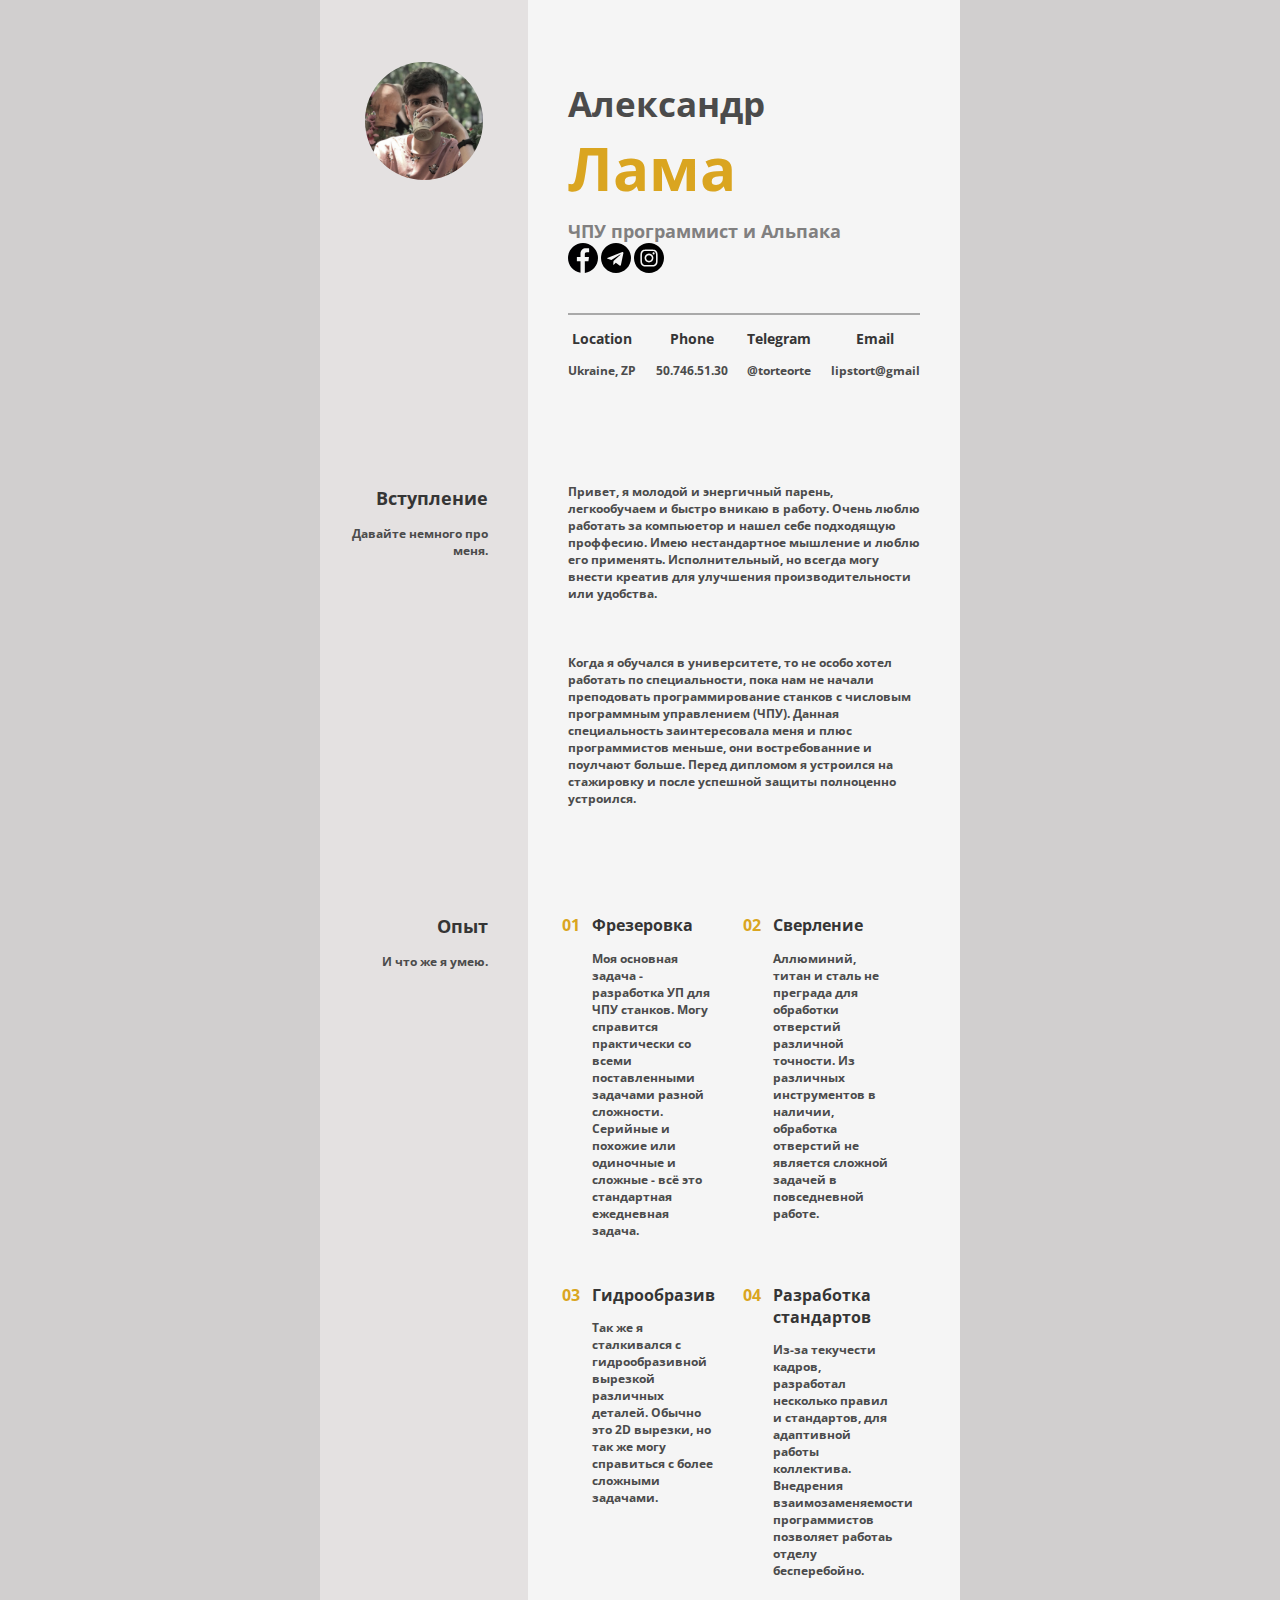
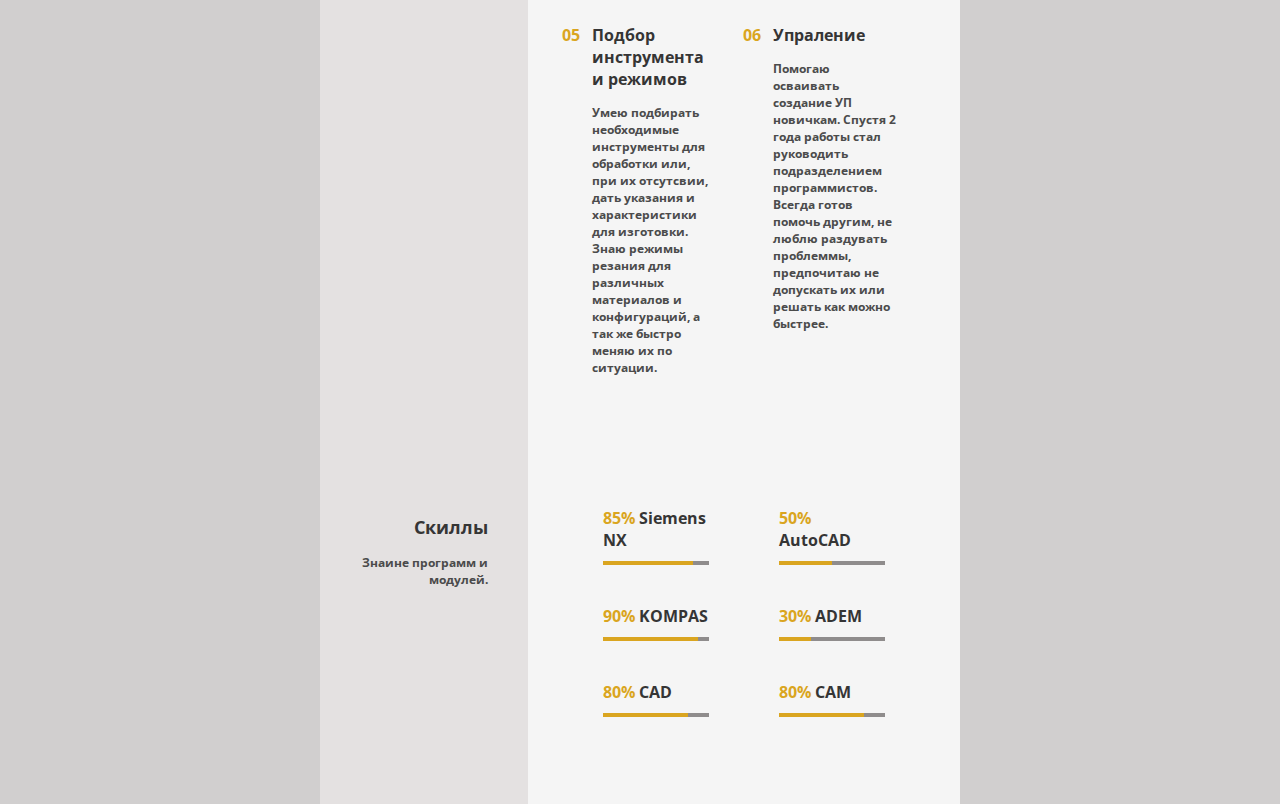
==== index.html @ c4d006b7 "Add files via upload" ====
<!DOCTYPE html>
<html lang="ru">
  <head>
    <meta charset="utf-8">
    <link  rel="stylesheet" href="style.css">
    <link rel="preconnect" href="https://fonts.gstatic.com">
    <link href="https://fonts.googleapis.com/css2?family=Open+Sans:wght@700&display=swap" rel="stylesheet"> 
    <title>Resume</title>
  </head>

  <body>
    <div class="main">

      <div class="origin head-information">
        <div class="left image"> 
          <img src="work_img/255.jpg" alt="">
        </div>

        <div class="right introduce">
          
          
          <div class="me-main">
            <p>Александр</p>
            <p>Лама</p>
            <div class="three"> <p>ЧПУ программист и Альпака</p> 
              <div class="contacts">
                <a href="https://www.facebook.com/lips.tort" class="social social-fb" target="_blank"></a>
                <a href="@torteorte" class="social social-teleg" target="_blank"></a>
                <a href="https://www.instagram.com/alexlipssky" class="social social-inst" target="_blank"></a>  
              </div>
            </div>
          </div>
          
          <div class="footer">

            <div>
              <h3>Location</h3>
              <p>Ukraine, ZP</p>
            </div>

            <div>
              <h3>Phone</h3>
              <p>50.746.51.30</p>
            </div>

            <div>
              <h3>Telegram</h3>
              <p>@torteorte</p>
            </div>

            <div>
              <h3>Email</h3>
              <p>lipstort@gmail</p>
            </div>

          </div>
        </div>
      </div>
  
      <div class="origin  intro">
        <div class="left"> 
          <h2>Вступление</h2>
          <p>Давайте немного про меня.</p>
        </div>

        <div class="right">
          <p>Привет, я молодой и энергичный парень, легкообучаем и быстро вникаю в работу. Очень люблю работать за компьюетор и нашел себе подходящую проффесию. 
            Имею нестандартное мышление и люблю его применять. 
            Исполнительный, но всегда могу внести креатив для улучшения производительности или удобства.
          </p>
          <p>Когда я обучался в университете, то не особо хотел работать по специальности, пока нам не начали преподовать программирование станков с числовым программным управлением (ЧПУ). 
            Данная специальность заинтересовала меня и плюс программистов меньше, они востребованние и поулчают больше. 
            Перед дипломом я устроился на стажировку и после успешной защиты полноценно устроился.</p>
        </div>
      </div>

      <div class="origin  exp">
        <div class="left"> 
          <h2>Опыт</h2>
          <p>И что же я умею.</p>
        </div>

        <div class="right">
          <ul>
            <li> 
              <h2> <span>01</span>  Фрезеровка</h2>
              <p>Моя основная задача - разработка УП для ЧПУ станков. 
                Могу справится практически со всеми поставленными задачами разной сложности. 
                Серийные и похожие или одиночные и сложные - всё это стандартная ежедневная задача.</p>
            </li>

            <li> 
              <h2> <span>02</span> Сверление</h2>
              <p>Аллюминий, титан и сталь не преграда для обработки отверстий различной точности.
                 Из различных инструментов в наличии, обработка отверстий не является сложной задачей в повседневной работе.</p>
            </li>

            <li> 
              <h2> <span>03</span> Гидрообразив</h2>
              <p>Так же я сталкивался с гидрообразивной вырезкой различных деталей. 
                Обычно это 2D вырезки, но так же могу справиться с более сложными задачами.</p>
            </li>

            <li>
              <h2> <span>04</span> Разработка стандартов</h2>
              <p>Из-за текучести кадров, разработал несколько правил и стандартов, для адаптивной работы коллектива. 
                 Внедрения взаимозаменяемости программистов позволяет работаь отделу бесперебойно.</p>
            </li>

            <li>
              <h2> <span>05</span> Подбор инструмента и режимов</h2>
              <p>Умею подбирать необходимые инструменты для обработки или, при их отсутсвии, дать указания и характеристики для изготовки. 
                Знаю режимы резания для различных материалов и конфигураций, а так же быстро меняю их по ситуации. 
              </p>
            </li>

            <li>
              <h2> <span>06</span> Упраление</h2>
              <p>Помогаю осваивать создание УП новичкам. 
                Спустя 2 года работы стал руководить подразделением программистов. 
                Всегда готов помочь другим, не люблю раздувать проблеммы, предпочитаю не допускать их или решать как можно быстрее.</p>
            </li>
          </ul>
        </div>
      </div>

      <div class="origin  skills-all">
        <div class="left">
          <h2>Скиллы</h2>
          <p>Знаине программ и модулей.</p>
        </div>

        <div class="right">
          <!--<ul>
            <li> <span>85%</span> Siemens NX</li>
            <li> <span>50%</span> AutoCAD</li>
            <li> <span>90%</span> KOMPAS </li>
            <li> <span>30%</span> ADEM</li>
            <li> <span>80%</span> CAD</li>
            <li> <span>80%</span> CAM</li>
          </ul>-->
            <dl class="skills">

              <div class="section"> <dt> <span>85%</span> Siemens NX</dt>
                <dd><div class="skills-level" style="width: 85%;"></div></dd> </div>
              <div class="section"> <dt> <span>50%</span> AutoCAD</dt>
                <dd><div class="skills-level" style="width: 50%;"></div></dd> </div>
              <div class="section"> <dt> <span>90%</span> KOMPAS</dt>
                <dd><div class="skills-level" style="width: 90%;"></div></dd> </div>
              <div class="section"> <dt> <span>30%</span> ADEM</dt>
                <dd><div class="skills-level" style="width: 30%;"></div></dd> </div>
              <div class="section"> <dt> <span>80%</span> CAD</dt>
                <dd><div class="skills-level" style="width: 80%;"></div></dd> </div>
              <div class="section">  <dt> <span>80%</span> CAM</dt>
                <dd><div class="skills-level" style="width: 80%;"></div></dd> </div>

            </dl>

        </div>
      </div>

    </div>
  </body>

</html>
---- style.css ----
body { 
margin: 0;
padding: 0;
font-size: 12px;
font-weight: 700;
width: 100%;
font-family: /* "Montserrat", "Helvetica",*/ "Open Sans", "Arial", sans-serif;
color: rgb(53, 53, 53);
background-color: rgb(209, 207, 207);
max-width: 2000px;
min-width: 1200px;
}

a {
color: black;
text-decoration: none;
}

p {
  color: rgb(75, 75, 75);
}

ul {
  list-style-type: none;
}

.main {
display: flex;
width: 50%;
background-color: rgb(209, 207, 207);
margin: 0 auto;
flex-direction: column;
}

.origin {
display: flex;
flex-direction: row;
}

.left {
background-color: rgb(228, 225, 225);
width: 30%;
min-width: 20%;
padding: 20px;
}

.left h2,
.left p {
padding: 20px 20px 0 0;
text-align: end;
}

.left h2 {
padding-bottom: 0;
}

.left p {
padding-top: 0;
}

.right {
background-color: whitesmoke;
width: 70%;
max-width: 70%;
padding: 20px;
}

/* Часть заглавная */

img {
border-radius: 50%;
width: 70%;
display: block;
margin: auto;
margin-top: 25%;
filter: grayscale(0.5);
}

.me-main {
padding: 60px 20px 20px 20px;
}

.me-main p {
margin: 0;
}

.me-main p:first-child {
font-size: 35px;
}

.me-main p:nth-child(2) { 
font-size: 60px;
color: goldenrod;
}

.three {
display: flex;
flex-direction: row;
flex-wrap: wrap;
justify-content: space-between;
margin-top: 10px;
}

.me-main .three p {
font-size: 18px;
color: rgb(129, 128, 128);
}

.social {
height: 30px;
width: 30px;
display: inline-block;
vertical-align: middle;
}

.social-fb {
background-image: url("work_img/1.svg");
}

.social-teleg {
background-image: url("work_img/2.svg");
background-size: cover;
}

.social-inst {
background-image: url("work_img/3.svg");
background-size: cover;
}


.footer {
display: flex;
flex-direction: row;
flex-wrap: wrap;
justify-content: space-between;
border-top: 2px solid darkgray;
margin: 20px;
}

.footer div{
text-align: center;
}


/* Часть про меня */

.intro .right p{
padding: 20px;
}

/* Часть про Опыт работы */

.exp .right ul {
padding: 10px 20px 20px 20px;
display: flex;
justify-content: space-around;
flex-wrap: wrap;
}

.exp .right li {
width: 35%;
}

.exp .right li:nth-child(odd) {
  margin-right: 10px;
}

li h2 {
font-size: 16px;
}

.exp .right li {
padding: 0 20px 20px 20px;
position: relative;
}

.exp span {
position: absolute;
left: -10px;
top: auto;
color: goldenrod;
}

/* Часть про Опыт работы */

.skills-all .right .skills {
padding: 10px 20px 20px 20px;
display: flex;
justify-content: space-around;
flex-wrap: wrap;
}

.skills-all .right .section {
width: 30%;
font-size: 16px;
padding: 0 20px 30px 20px;
margin: 5px;
}

.skills-all span {
color: goldenrod;
}

.skills dd {
margin-left: 0;
margin-top: 10px;
background-color: #8f8c8c;
}

.skills-level {
background-color: goldenrod;
height: 4px;
}

h1, h2, h3, dt{
  color: rgb(53, 53, 53);

}
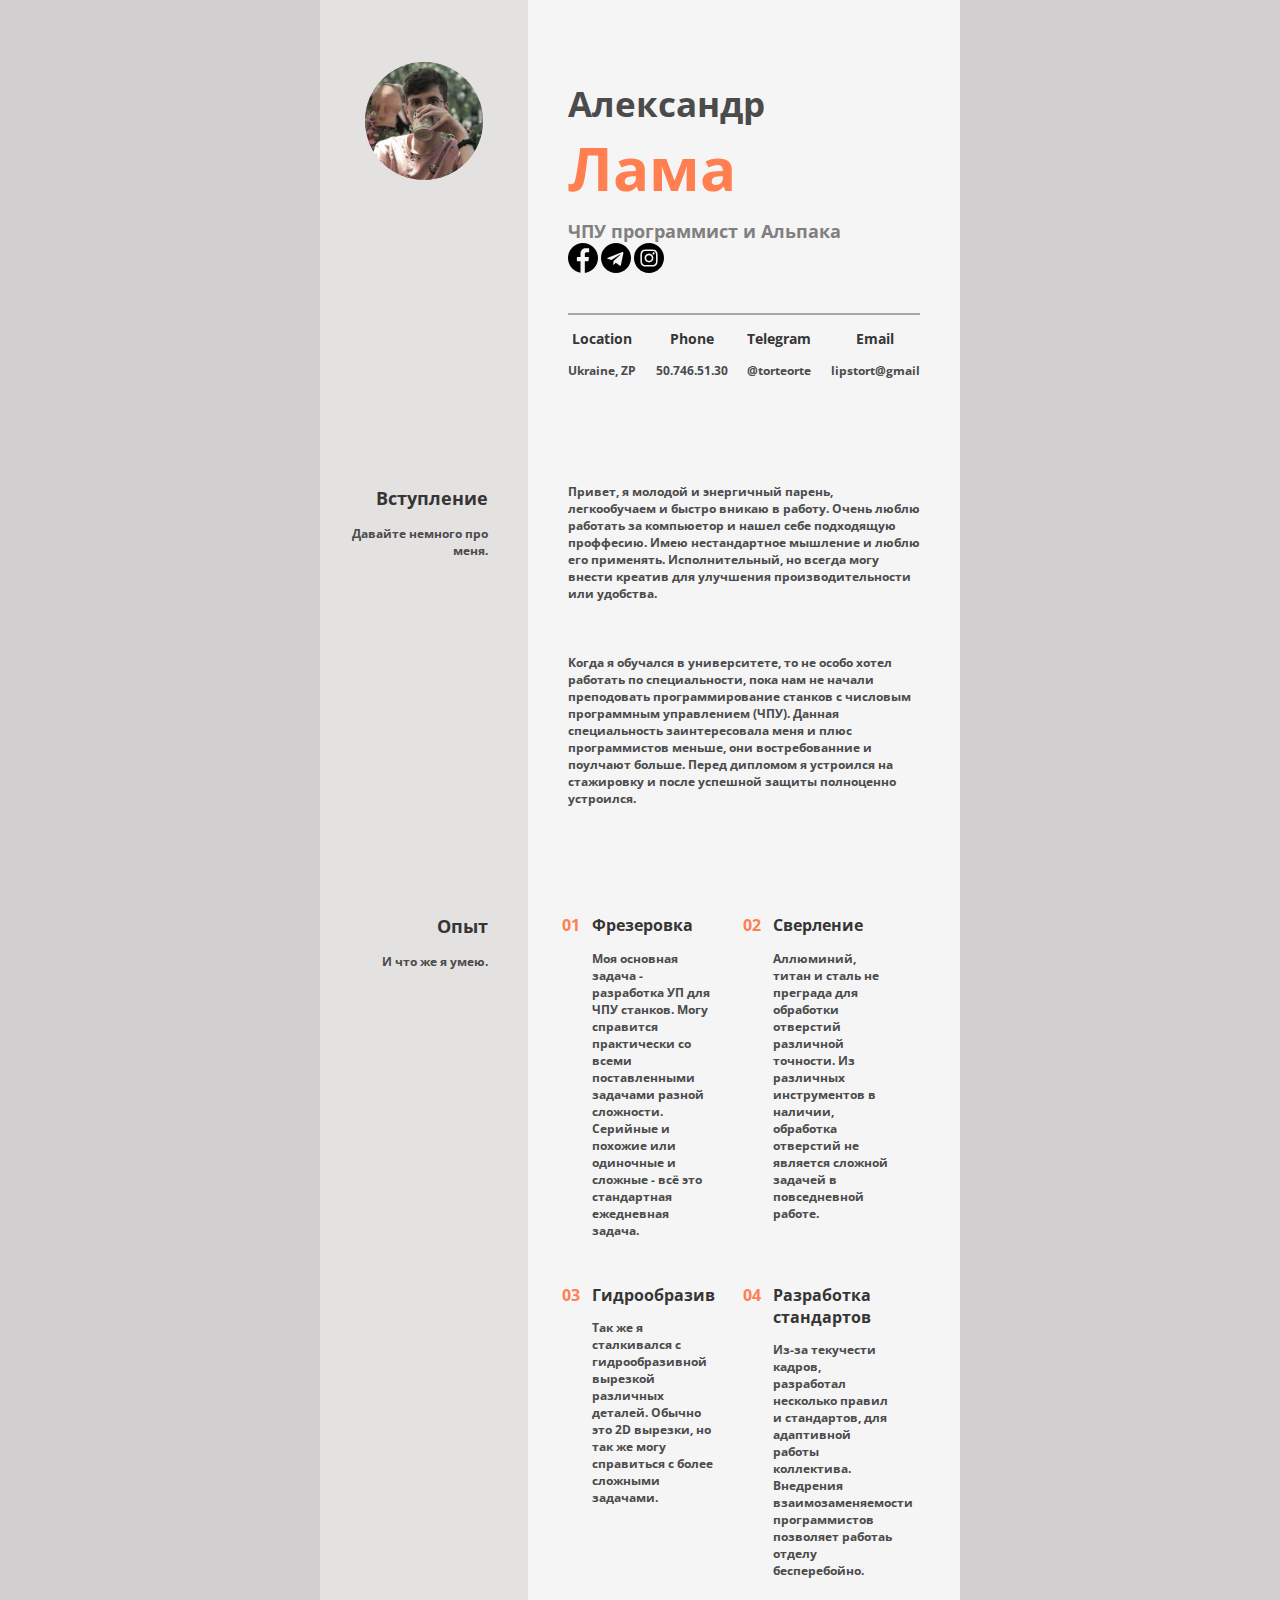
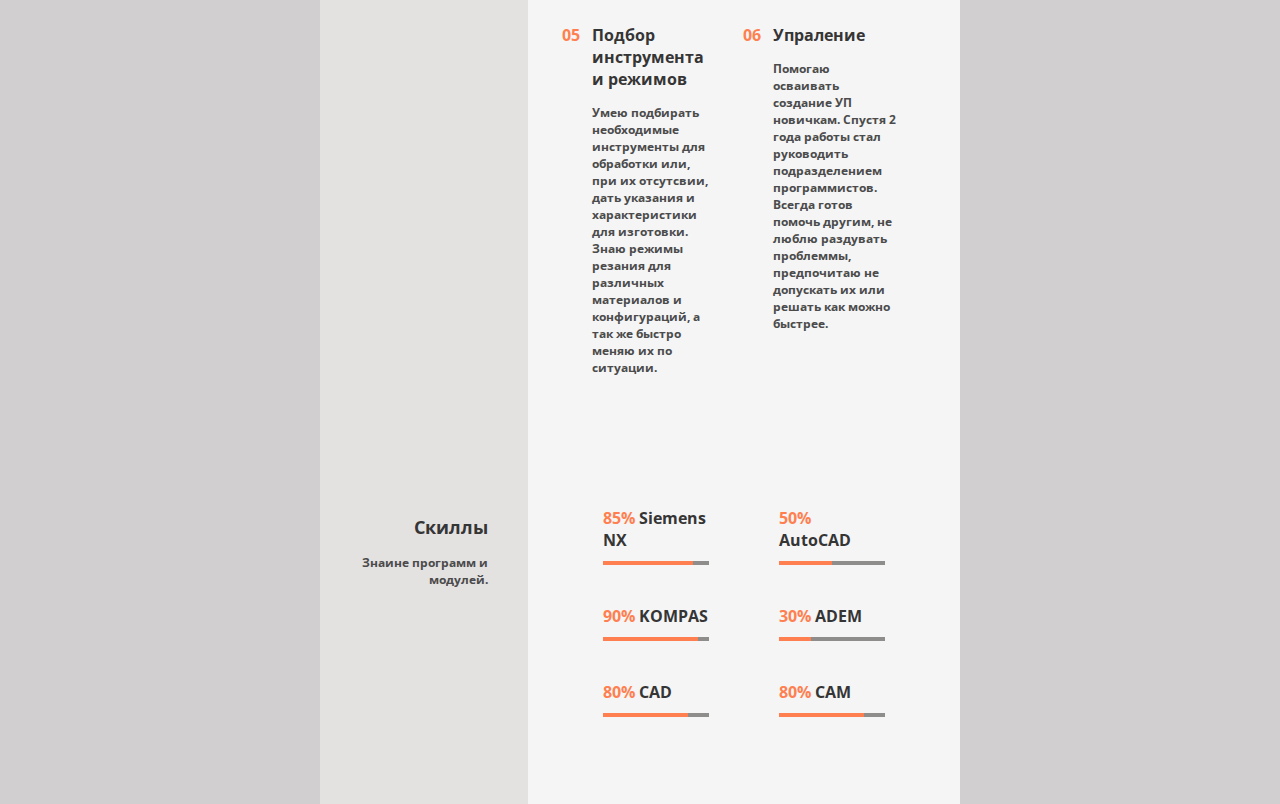
==== commit 85453dce: "Add files via upload" ====
--- a/index.html
+++ b/index.html
@@ -25,7 +25,7 @@
             <div class="three"> <p>ЧПУ программист и Альпака</p> 
               <div class="contacts">
                 <a href="https://www.facebook.com/lips.tort" class="social social-fb" target="_blank"></a>
-                <a href="@torteorte" class="social social-teleg" target="_blank"></a>
+                <a href="https://web.telegram.org/#/@torteorte" class="social social-teleg" target="_blank"></a>
                 <a href="https://www.instagram.com/alexlipssky" class="social social-inst" target="_blank"></a>  
               </div>
             </div>
--- a/style.css
+++ b/style.css
@@ -90,7 +90,7 @@
 
 .me-main p:nth-child(2) { 
 font-size: 60px;
-color: goldenrod;
+color: coral;
 }
 
 .three {
@@ -178,7 +178,7 @@
 position: absolute;
 left: -10px;
 top: auto;
-color: goldenrod;
+color: coral;
 }
 
 /* Часть про Опыт работы */
@@ -198,7 +198,7 @@
 }
 
 .skills-all span {
-color: goldenrod;
+color: coral;
 }
 
 .skills dd {
@@ -208,7 +208,7 @@
 }
 
 .skills-level {
-background-color: goldenrod;
+background-color: coral;
 height: 4px;
 }
 
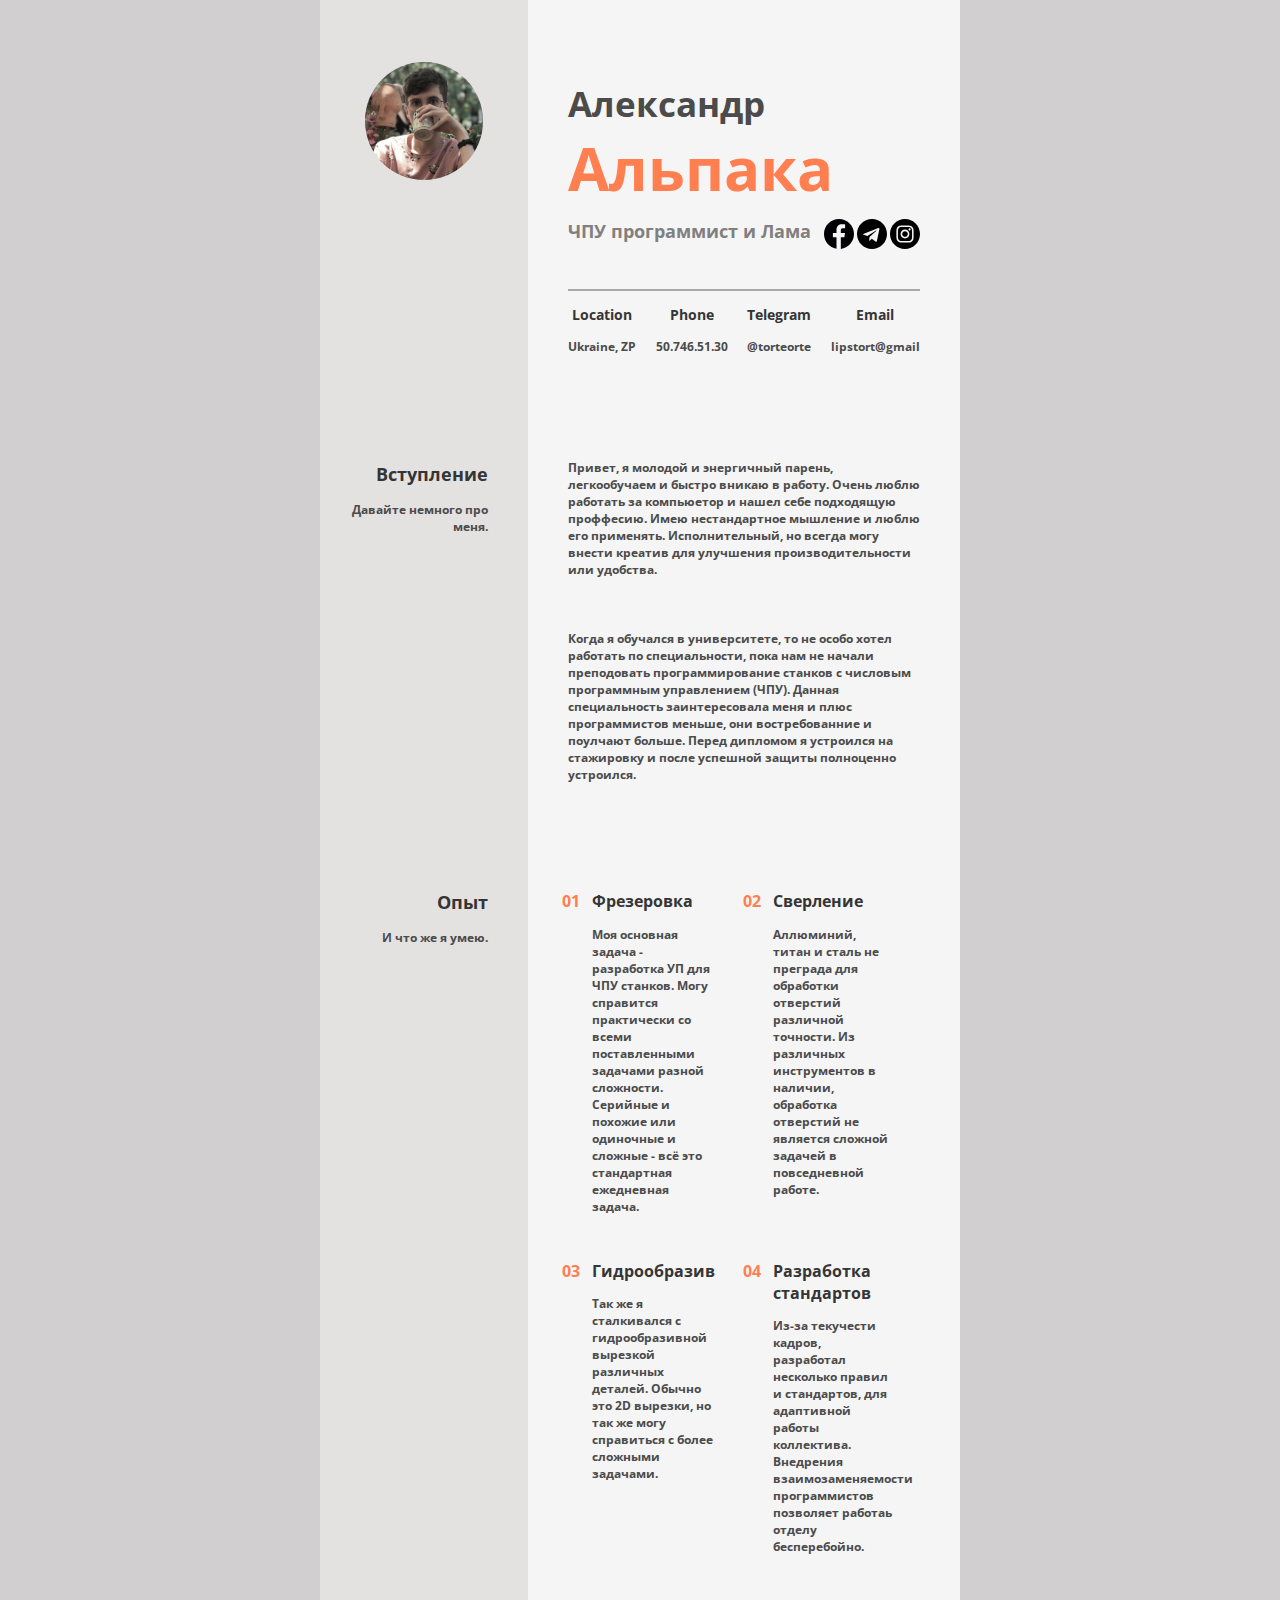
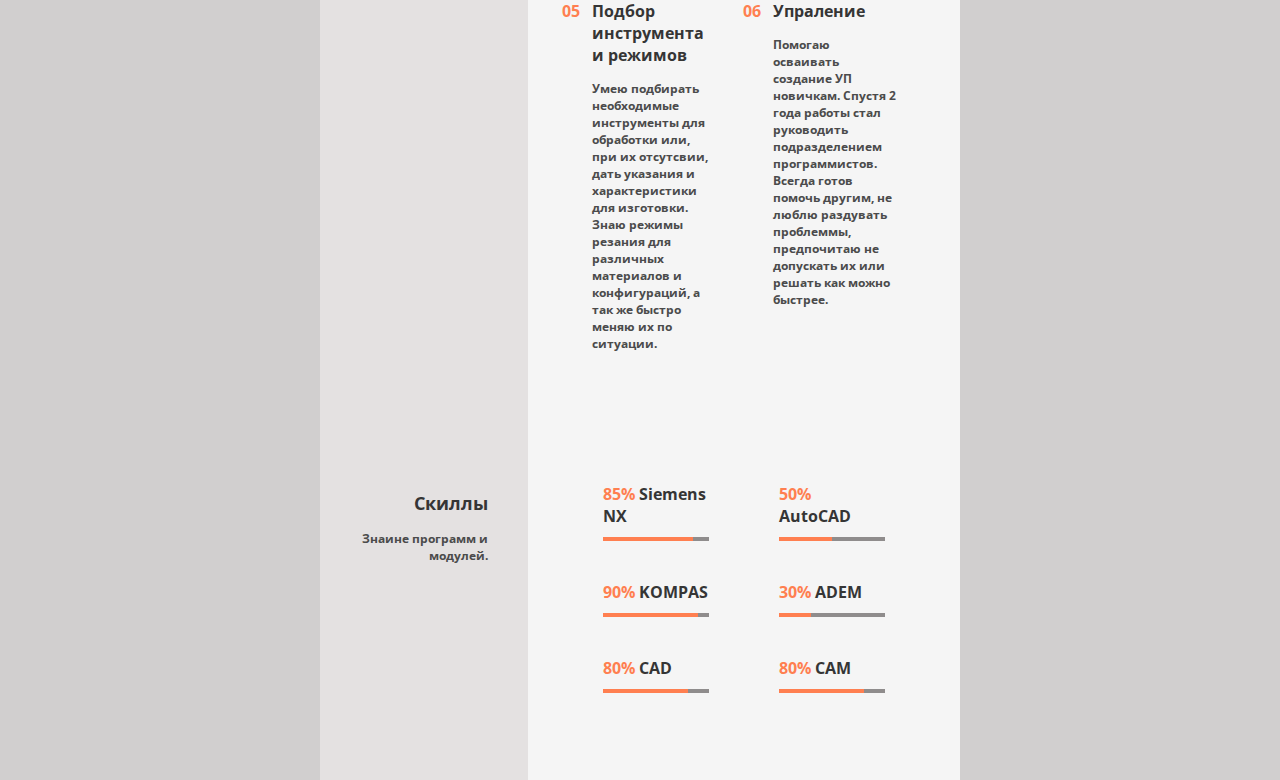
==== commit 28fe5a82: "Add files via upload" ====
--- a/index.html
+++ b/index.html
@@ -21,8 +21,8 @@
           
           <div class="me-main">
             <p>Александр</p>
-            <p>Лама</p>
-            <div class="three"> <p>ЧПУ программист и Альпака</p> 
+            <p>Альпака</p>
+            <div class="three"> <p>ЧПУ программист и Лама</p> 
               <div class="contacts">
                 <a href="https://www.facebook.com/lips.tort" class="social social-fb" target="_blank"></a>
                 <a href="https://web.telegram.org/#/@torteorte" class="social social-teleg" target="_blank"></a>
@@ -83,39 +83,39 @@
         <div class="right">
           <ul>
             <li> 
-              <h2> <span>01</span>  Фрезеровка</h2>
+              <h2> <span class="zero">01</span>  Фрезеровка</h2>
               <p>Моя основная задача - разработка УП для ЧПУ станков. 
                 Могу справится практически со всеми поставленными задачами разной сложности. 
                 Серийные и похожие или одиночные и сложные - всё это стандартная ежедневная задача.</p>
             </li>
 
             <li> 
-              <h2> <span>02</span> Сверление</h2>
+              <h2> <span class="zero">02</span> Сверление</h2>
               <p>Аллюминий, титан и сталь не преграда для обработки отверстий различной точности.
                  Из различных инструментов в наличии, обработка отверстий не является сложной задачей в повседневной работе.</p>
             </li>
 
             <li> 
-              <h2> <span>03</span> Гидрообразив</h2>
+              <h2> <span class="zero">03</span> Гидрообразив</h2>
               <p>Так же я сталкивался с гидрообразивной вырезкой различных деталей. 
                 Обычно это 2D вырезки, но так же могу справиться с более сложными задачами.</p>
             </li>
 
             <li>
-              <h2> <span>04</span> Разработка стандартов</h2>
+              <h2> <span class="zero">04</span> Разработка стандартов</h2>
               <p>Из-за текучести кадров, разработал несколько правил и стандартов, для адаптивной работы коллектива. 
                  Внедрения взаимозаменяемости программистов позволяет работаь отделу бесперебойно.</p>
             </li>
 
             <li>
-              <h2> <span>05</span> Подбор инструмента и режимов</h2>
+              <h2> <span class="zero">05</span> Подбор инструмента и режимов</h2>
               <p>Умею подбирать необходимые инструменты для обработки или, при их отсутсвии, дать указания и характеристики для изготовки. 
                 Знаю режимы резания для различных материалов и конфигураций, а так же быстро меняю их по ситуации. 
               </p>
             </li>
 
             <li>
-              <h2> <span>06</span> Упраление</h2>
+              <h2> <span class="zero">06</span> Упраление</h2>
               <p>Помогаю осваивать создание УП новичкам. 
                 Спустя 2 года работы стал руководить подразделением программистов. 
                 Всегда готов помочь другим, не люблю раздувать проблеммы, предпочитаю не допускать их или решать как можно быстрее.</p>
--- a/style.css
+++ b/style.css
@@ -215,4 +215,42 @@
 h1, h2, h3, dt{
   color: rgb(53, 53, 53);
 
-}+}
+
+@media (max-width: 1200px) {
+  body { width: 100%;
+         max-width: 1200px;
+         min-width: 650px; }
+  .main { width: 75%; }
+}
+
+@media screen and (max-device-width: 650px) {
+  body {  width: 100%;
+          font-size: 26px; }
+  img {width: 100%;} 
+ 
+  .footer {font-size: 30px;
+           border-top: 4px solid darkgray;
+           justify-content: space-around;} 
+  .footer div {width: 40%;}       
+  .main { width: 100%;}
+  .left { width: 20%; }
+  .left h2 { font-size: 32px; 
+             text-align: left;}
+  .left p {text-align: left;}
+  .exp .left {padding-top: 40px;}             
+  .right { width: 80%; }
+  .right h2 { font-size: 30px; }
+  .exp .right li { width: 100%;}
+  .exp .right  h2 { color:coral; }
+  .zero {display:none }
+  dt {font-size: 30px;}
+  .me-main p:first-child { font-size: 40px; }
+  .me-main p:nth-child(2) { font-size: 80px;
+                              color: coral; }
+  .intro .right {padding-left: 20px;}
+  .social {width: 60px;
+           height: 60px;
+           margin-top: 20px;
+           margin-right: 20px;}      
+} 